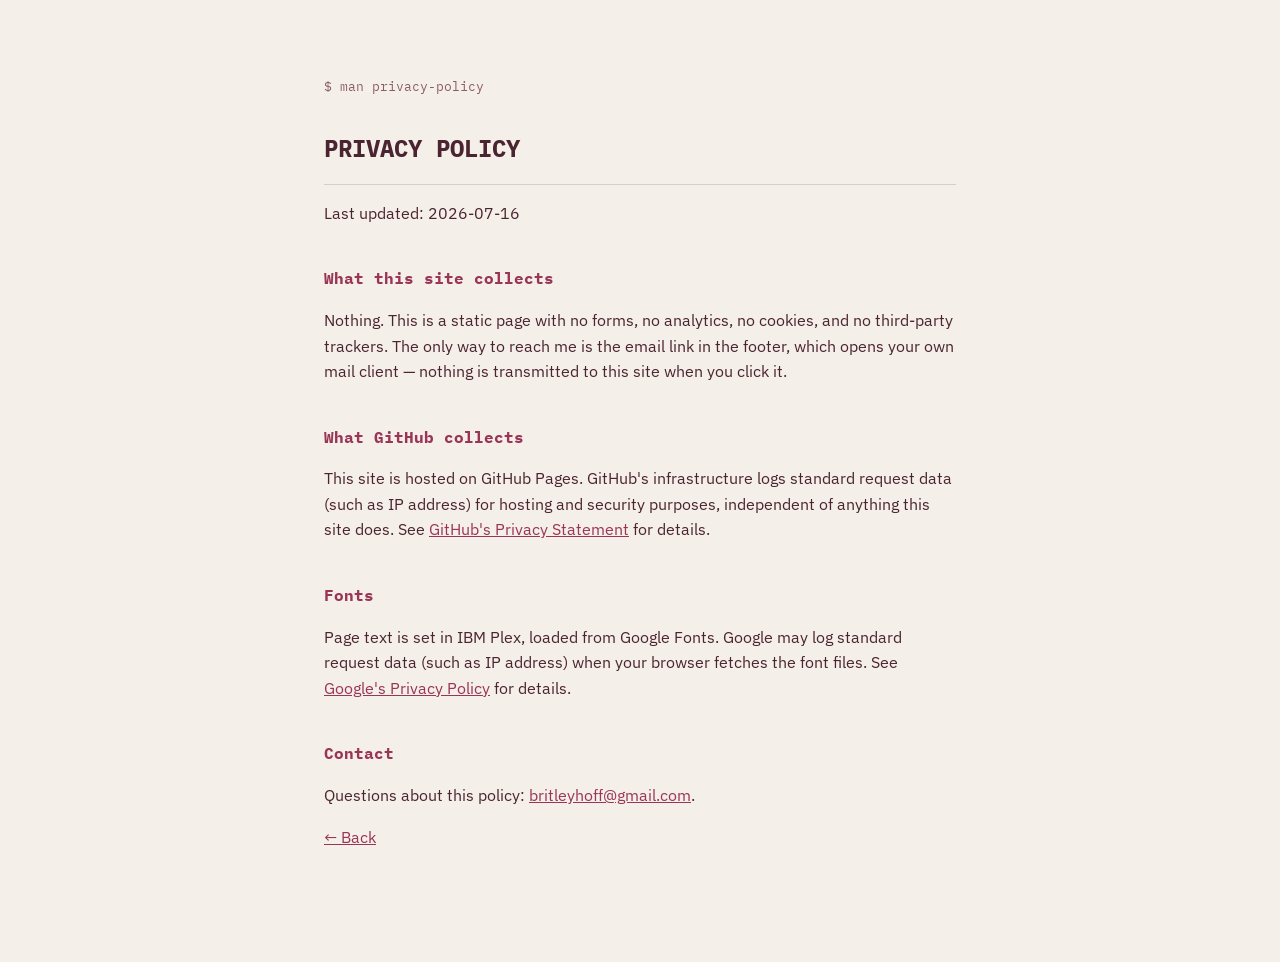
==== privacy.html @ fdadaf2c "feat: initial Britley Hoff Consulting site Terminal-session design built from the BH stamp mark pale" ====
<!doctype html>
<html lang="en">
<head>
<meta charset="utf-8">
<meta name="viewport" content="width=device-width, initial-scale=1">
<title>Privacy Policy — Britley Hoff Consulting</title>
<link rel="stylesheet" href="styles.css">
</head>
<body>
<div class="doc">
  <p class="manline">$ man privacy-policy</p>
  <h1>PRIVACY POLICY</h1>
  <p>Last updated: 2026-07-16</p>

  <h2>What this site collects</h2>
  <p>Nothing. This is a static page with no forms, no analytics, no cookies, and no third-party trackers. The only way to reach me is the email link in the footer, which opens your own mail client — nothing is transmitted to this site when you click it.</p>

  <h2>What GitHub collects</h2>
  <p>This site is hosted on GitHub Pages. GitHub's infrastructure logs standard request data (such as IP address) for hosting and security purposes, independent of anything this site does. See <a href="https://docs.github.com/en/site-policy/privacy-policies/github-general-privacy-statement">GitHub's Privacy Statement</a> for details.</p>

  <h2>Fonts</h2>
  <p>Page text is set in IBM Plex, loaded from Google Fonts. Google may log standard request data (such as IP address) when your browser fetches the font files. See <a href="https://policies.google.com/privacy">Google's Privacy Policy</a> for details.</p>

  <h2>Contact</h2>
  <p>Questions about this policy: <a href="mailto:britleyhoff@gmail.com">britleyhoff@gmail.com</a>.</p>

  <p><a href="index.html">← Back</a></p>
</div>
</body>
</html>
---- styles.css ----
/* Britley Hoff Consulting — terminal-session identity built from the
   BH stamp mark's own palette. Dark = the CRT default; light = the same
   session viewed on paper. */

@import url('https://fonts.googleapis.com/css2?family=IBM+Plex+Mono:wght@400;500;600;700&family=IBM+Plex+Sans:wght@400;500;600&display=swap');

:root {
  --ink: #1a0a12;
  --ink-2: #241019;
  --ink-3: #341824;
  --wine: #993556;
  --rose: #d4537e;
  --rose-pale: #f4c0d1;
  --paper: #f5efe9;
  --paper-2: #ece0d7;
  --paper-3: #ddccc0;
  --ink-soft: #4a2430;

  --bg: var(--ink);
  --bg-panel: var(--ink-2);
  --bg-panel-2: var(--ink-3);
  --border: #55293a;
  --text: #f3e3e9;
  --text-dim: #c79aa8;
  --accent: var(--rose);
  --accent-soft: var(--rose-pale);
  --logo-mark: url('assets/logo-dark.svg');

  --font-mono: 'IBM Plex Mono', ui-monospace, 'SF Mono', Menlo, Consolas, monospace;
  --font-sans: 'IBM Plex Sans', -apple-system, BlinkMacSystemFont, 'Segoe UI', sans-serif;

  color-scheme: dark;
}

@media (prefers-color-scheme: light) {
  :root {
    --bg: var(--paper);
    --bg-panel: #ffffff;
    --bg-panel-2: var(--paper-2);
    --border: var(--paper-3);
    --text: var(--ink-soft);
    --text-dim: #8a5c68;
    --accent: var(--wine);
    --accent-soft: var(--wine);
    --logo-mark: url('assets/logo-light.svg');
    color-scheme: light;
  }
}

* { box-sizing: border-box; }

html { scroll-behavior: smooth; }

body {
  margin: 0;
  background: var(--bg);
  color: var(--text);
  font-family: var(--font-sans);
  line-height: 1.6;
  -webkit-font-smoothing: antialiased;
}

a { color: var(--accent); }
a:focus-visible, button:focus-visible {
  outline: 2px solid var(--accent);
  outline-offset: 3px;
}

.wrap {
  max-width: 880px;
  margin: 0 auto;
  padding: 0 1.5rem;
}

/* ---------- eyebrow / field labels ---------- */
.eyebrow {
  font-family: var(--font-mono);
  font-size: 0.8rem;
  letter-spacing: 0.12em;
  color: var(--accent);
  text-transform: uppercase;
  display: flex;
  align-items: center;
  gap: 0.6em;
  margin: 0 0 1.25rem;
}
.eyebrow::before { content: '>>'; opacity: 0.7; }

/* ---------- hero / boot sequence ---------- */
.hero {
  min-height: 92vh;
  display: flex;
  flex-direction: column;
  justify-content: center;
  border-bottom: 1px solid var(--border);
  position: relative;
  overflow: hidden;
}

.hero::before {
  content: '';
  position: absolute;
  inset: 0;
  background: repeating-linear-gradient(
    to bottom,
    rgba(255,255,255,0.02) 0px,
    rgba(255,255,255,0.02) 1px,
    transparent 1px,
    transparent 3px
  );
  pointer-events: none;
}

.hero-top {
  display: flex;
  justify-content: space-between;
  align-items: flex-start;
  padding-top: 2rem;
}

.seal {
  width: 44px;
  height: 44px;
  background-image: var(--logo-mark);
  background-size: contain;
  background-repeat: no-repeat;
  flex-shrink: 0;
}

.session-tag {
  font-family: var(--font-mono);
  font-size: 0.75rem;
  color: var(--text-dim);
  text-align: right;
  line-height: 1.5;
}

.boot {
  font-family: var(--font-mono);
  font-size: 0.85rem;
  color: var(--text-dim);
  margin: 3rem 0 1.5rem;
}
.boot p {
  margin: 0 0 0.4rem;
  overflow: hidden;
  white-space: nowrap;
  border-right: 2px solid var(--accent);
  width: 0;
}
.boot .line-1 {
  animation: type-27 0.7s steps(27, end) 0.1s forwards,
             blink-off 0.1s 0.8s forwards;
}
.boot .line-2 {
  animation: type-34 0.85s steps(34, end) 0.9s forwards,
             blink-off 0.1s 1.75s forwards;
}
.boot .ok { color: var(--accent); }

.hero h1 {
  font-family: var(--font-mono);
  font-weight: 700;
  font-size: clamp(2rem, 5vw, 3.4rem);
  letter-spacing: -0.01em;
  margin: 0 0 0.75rem;
  color: var(--text);
  opacity: 0;
  animation: rise 0.6s ease-out 1.9s forwards;
}

.hero .tagline {
  font-size: clamp(1.05rem, 2vw, 1.3rem);
  max-width: 42ch;
  color: var(--text-dim);
  margin: 0 0 2.25rem;
  opacity: 0;
  animation: rise 0.6s ease-out 2.15s forwards;
}

.hero .cta {
  opacity: 0;
  animation: rise 0.6s ease-out 2.4s forwards;
}

.btn {
  display: inline-flex;
  align-items: center;
  gap: 0.5em;
  font-family: var(--font-mono);
  font-size: 0.9rem;
  text-decoration: none;
  color: var(--bg);
  background: var(--accent);
  padding: 0.8em 1.3em;
  border: 1px solid var(--accent);
  transition: background 0.15s ease, color 0.15s ease;
}
.btn:hover { background: transparent; color: var(--accent); }

@keyframes type-27 {
  from { width: 0; }
  to { width: 20.5ch; }
}
@keyframes type-34 {
  from { width: 0; }
  to { width: 25.5ch; }
}
@keyframes blink-off {
  to { border-color: transparent; }
}
@keyframes rise {
  from { opacity: 0; transform: translateY(8px); }
  to { opacity: 1; transform: translateY(0); }
}

@media (prefers-reduced-motion: reduce) {
  .boot p, .hero h1, .hero .tagline, .hero .cta {
    animation: none !important;
    opacity: 1 !important;
    width: auto !important;
    border-right: none !important;
  }
}

/* ---------- sections ---------- */
section { padding: 5rem 0; }
section + section { border-top: 1px solid var(--border); }

.about p { max-width: 68ch; color: var(--text); }
.about .tags {
  display: flex;
  flex-wrap: wrap;
  gap: 0.5rem;
  margin-top: 1.5rem;
  font-family: var(--font-mono);
}
.about .tags span {
  font-size: 0.78rem;
  border: 1px solid var(--border);
  padding: 0.3em 0.7em;
  color: var(--text-dim);
}

/* ---------- services: 3270 unprotected fields ---------- */
.fields {
  display: grid;
  grid-template-columns: repeat(3, 1fr);
  gap: 1.25rem;
}
@media (max-width: 760px) {
  .fields { grid-template-columns: 1fr; }
}

.field {
  border: 1px solid var(--border);
  background: var(--bg-panel);
  padding: 1.5rem;
  position: relative;
}
.field::before {
  content: attr(data-label);
  position: absolute;
  top: -0.6em;
  left: 1rem;
  background: var(--bg);
  padding: 0 0.5em;
  font-family: var(--font-mono);
  font-size: 0.72rem;
  letter-spacing: 0.08em;
  color: var(--accent);
}
.field p { margin: 0.25rem 0 0; color: var(--text); font-size: 0.95rem; }
.field a { display: inline-block; margin-top: 0.9rem; font-family: var(--font-mono); font-size: 0.85rem; }

/* ---------- open source list ---------- */
.oss-list { display: grid; gap: 1rem; }
.oss-item {
  display: grid;
  grid-template-columns: 11rem 1fr;
  gap: 1rem;
  padding: 0.9rem 0;
  border-bottom: 1px solid var(--border);
}
.oss-item:last-child { border-bottom: none; }
.oss-item a {
  font-family: var(--font-mono);
  font-weight: 600;
  text-decoration: none;
}
.oss-item a:hover { text-decoration: underline; }
.oss-item p { margin: 0; color: var(--text-dim); font-size: 0.92rem; }
@media (max-width: 600px) {
  .oss-item { grid-template-columns: 1fr; gap: 0.25rem; }
}

/* ---------- publications ---------- */
.pubs { columns: 2; column-gap: 2rem; font-family: var(--font-mono); font-size: 0.88rem; color: var(--text-dim); }
.pubs li { margin-bottom: 0.6rem; break-inside: avoid; }
@media (max-width: 600px) { .pubs { columns: 1; } }

/* ---------- status-line footer ---------- */
footer {
  border-top: 1px solid var(--border);
  background: var(--bg-panel);
  font-family: var(--font-mono);
  font-size: 0.78rem;
  color: var(--text-dim);
}
.status-line {
  display: flex;
  justify-content: space-between;
  align-items: center;
  flex-wrap: wrap;
  gap: 0.75rem;
  padding: 1rem 1.5rem;
  max-width: 880px;
  margin: 0 auto;
}
.status-line a { color: var(--text-dim); }
.status-line a:hover { color: var(--accent); }
.status-line .sep { opacity: 0.4; margin: 0 0.5em; }
.status-ready { color: var(--accent); }

/* ---------- privacy / doc page ---------- */
.doc {
  max-width: 68ch;
  margin: 0 auto;
  padding: 4rem 1.5rem 6rem;
}
.doc h1 {
  font-family: var(--font-mono);
  font-size: 1.5rem;
  border-bottom: 1px solid var(--border);
  padding-bottom: 1rem;
}
.doc h2 {
  font-family: var(--font-mono);
  font-size: 1rem;
  color: var(--accent);
  margin-top: 2.5rem;
}
.doc .manline {
  font-family: var(--font-mono);
  font-size: 0.8rem;
  color: var(--text-dim);
  margin-bottom: 2rem;
}
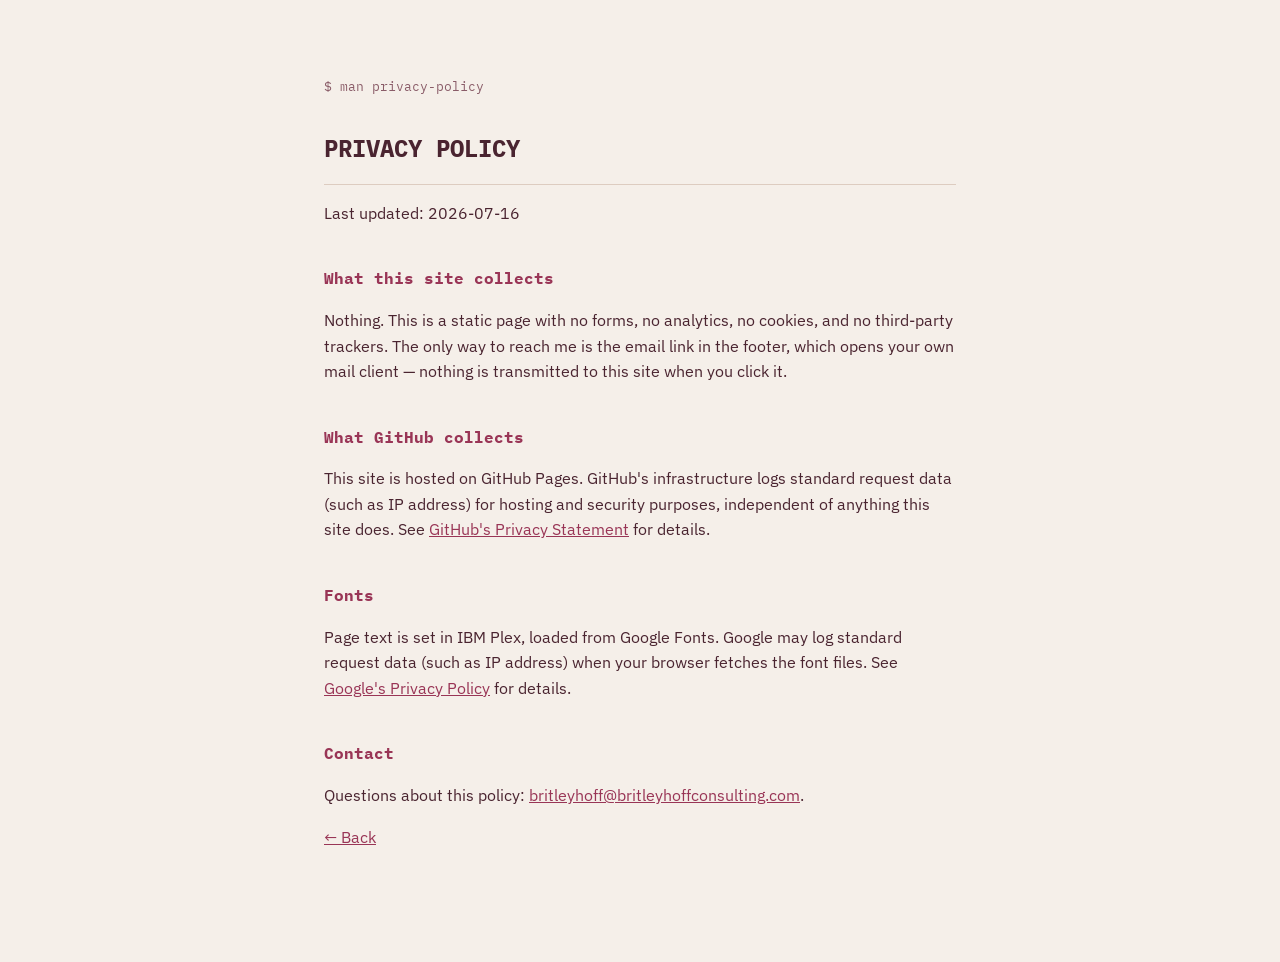
==== commit a73821a1: "feat: replace personal gmail with consulting email britleyhoff@gmail.com is out, britleyhoff@britley" ====
--- a/privacy.html
+++ b/privacy.html
@@ -22,7 +22,7 @@
   <p>Page text is set in IBM Plex, loaded from Google Fonts. Google may log standard request data (such as IP address) when your browser fetches the font files. See <a href="https://policies.google.com/privacy">Google's Privacy Policy</a> for details.</p>
 
   <h2>Contact</h2>
-  <p>Questions about this policy: <a href="mailto:britleyhoff@gmail.com">britleyhoff@gmail.com</a>.</p>
+  <p>Questions about this policy: <a href="mailto:britleyhoff@britleyhoffconsulting.com">britleyhoff@britleyhoffconsulting.com</a>.</p>
 
   <p><a href="index.html">← Back</a></p>
 </div>
